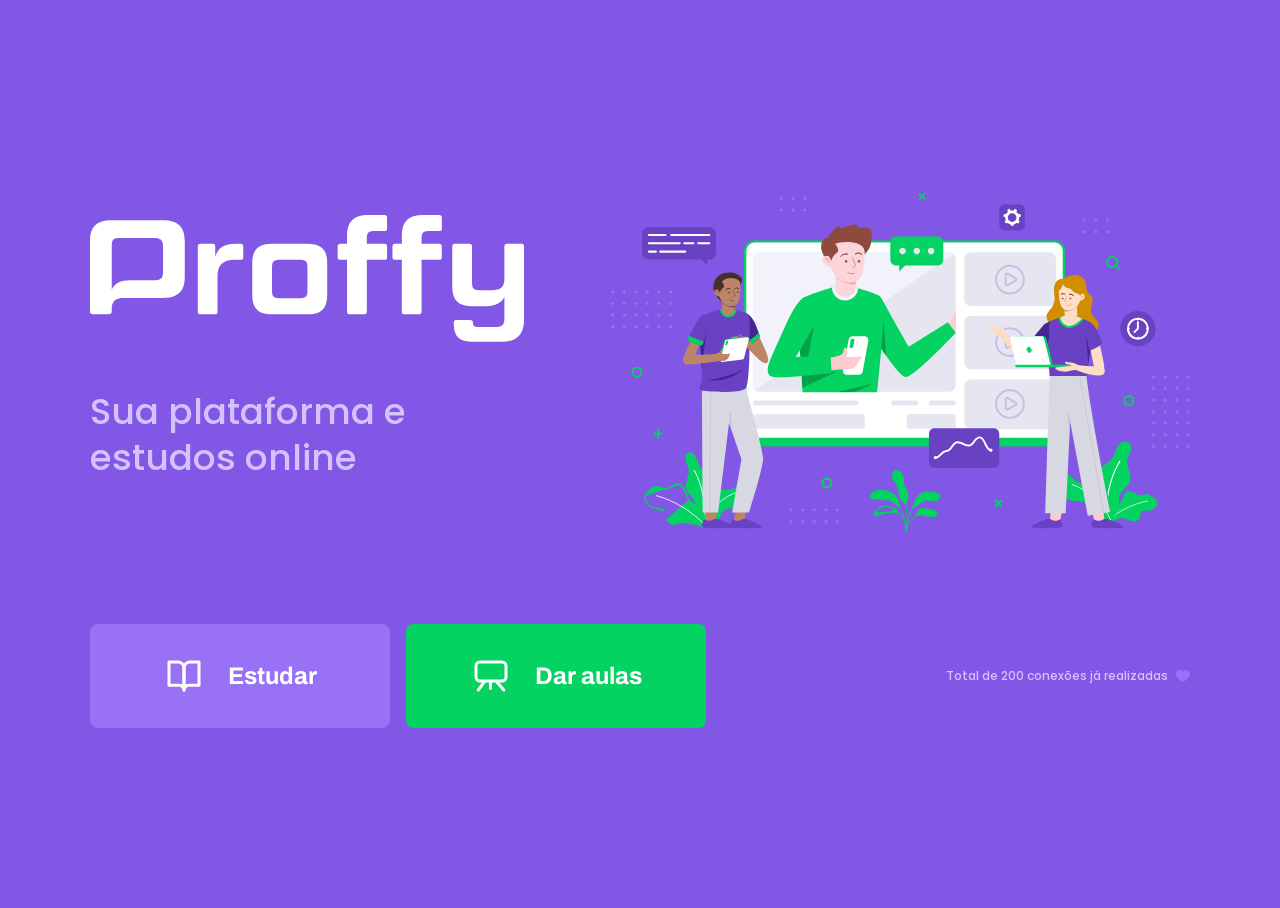
==== index.html @ 9ecef2c9 "Primeira Versão" ====
<!DOCTYPE html>
<!--lang é um atributo-->
<html lang="en">

<head>
    <meta charset="UTF-8">
    <meta name="viewport" content="width=device-width, initial-scale=1.0">
    <title>Proffy | Sua plataforma de estudos online</title>
    <link rel="stylesheet" href="./css/main.css">
    <link rel="stylesheet" href="./partials/page-landing.css">

    <link
        href="https://fonts.googleapis.com/css2?family=Archivo:wght@400;700&amp;family=Poppins:wght@400;600&amp;display=swap"
        rel="stylesheet">
</head>

<body id="page-landing">
    <div id="container">
        <div class="logo-container">
            <img src="./img/logo.svg" alt="Proffy">
            <h2>Sua plataforma e estudos online</h2>
        </div>
        <img class="hero-image" src="./img/landing.svg" alt="Plataforma de Estudos">
    
                <div class="buttons-container">
                    <a class="study" href="/study">
                        <img src="./img/icons/study.svg" alt="Estudar">
                        Estudar
                    </a>

                    <a class="give-classes" href="/give-classes">
                        <img src="./img/icons/give-classes.svg" alt="Dar aulas">
                        Dar aulas
                    </a>

                </div>
        <p class="total-connections">
            Total de 200 conexões já realizadas
            <img src="./img/icons/purple-heart.svg" alt="coração roxo">
        </p>
    </div>
    

</body>

</html>
---- css/main.css ----
/*CSS -Cascading Style Sheets*/
:root {
    --color-background: #F0F0F7;
    --color-primary-lighter: #9871F5;
    --color-primary-light: #916BEA;
    --color-primary: #8257E5;
    --color-primary-dark: #774DD6;
    --color-primary-darker: #6842c2;
    --color-secondary: #04D361;
    --color-secondary-dark: #04BF58;
    --color-title-in-primary: #FFFFFF;
    --color-text-in-primary: #D4C2FF;
    --color-text-title: #32264D;
    --color-text-complement: #9C98A6;
    --color-text-base: #6A6180;
    --color-line-in-white: #E6E6F0;
    --color-input-background: #F8F8FC;
    --color-button-text: #FFFFFF;
    --color-box-base: #FFFFFF;
    --color-box-footer: #FAFAFC;
    --color-small-info: #C1BCCC;
    font-size: 60%; /* controle das medidas rem */
}
}
*{
    margin: 0;
    padding: 0;
     box-sizing: border-box; 
} 
html,body{
    height: 100vh;
}

body{
   
    background: var(--color-background);
    display:flex;
    align-items: center;
    justify-content: center;
}
body,
input,
button,
textarea{
    font-weight: 500;
    font-family: Poppins;
    font-size:1.6rem;
    /* font: 500 1.6rem Poppins; */
    color: var(--color-text-base);
}
#container{
    width: 90vw;
    max-width: 700px;
    /* border: 1px solid red; */
}
@media(min-width: 700px){
    :root{
        font-size: 62.5%;
    }
}


/* h1,span,a{
    width: 105px;

} */

/* #container{
    width: 100px;
    border: 1px solid red;
    padding-left: 50px;
} */
/* #container{
    /* box model */
    /* border: 1px solid red; */
    /* padding: 10px 40px 100px; */
    /* padding-top: 10px ; */
    /* padding-left:20px ; */
    /* padding-right: 40px; */
    /* padding-bottom: 30px; */
    /* padding: 40px;
    margin: 60px;
    width: 300px;
    height: 300px; */
/* }  */
---- partials/page-landing.css ----
#page-landing {
  background: var(--color-primary);
}
#page-landing #container {
  color: var(--color-text-in-primary);
}
.logo-container img {
  height: 10rem;
  margin-bottom: 3.2rem;
}
.logo-container {
  text-align: center;
}
.logo-container h2 {
  font-weight: 500;
  font-size: 3.6rem;
  line-height: 4.6rem;
  margin-top: 0.8rem;
}
.hero-image {
  width: 100%;
}
.buttons-container {
  display: flex;
  justify-content: center;
  margin: 3.2rem 0;
}
.buttons-container a {
  width: 30rem;
  height: 10.4rem;
  border-radius: 0.8rem;
  margin-right: 1.6rem;
  font: 700 2.4rem Archivo;
  display: flex;
  align-items: center;
  justify-content: center;
  text-decoration: none;
  transition: background 0.2s;
  color: var(--color-button-text);
}
.buttons-container a.study {
  background: var(--color-primary-lighter);
}
.buttons-container a.study:hover {
  background: var(--color-primary-lighter);
}

.buttons-container a.give-classes:hover {
  background: var(--color-secondary-dark);
}

.buttons-container a.give-classes {
  background: var(--color-secondary);
  margin-right: 0;
}
.buttons-container a img {
  width: 4rem;
  margin-right: 2.4rem;
}
.total-connections {
  font-size: 1.8rem;
  display: flex;
  align-items: center;
  justify-content: center;
}
.total-connections img {
  margin-left: 0.8rem;
}
@media (max-width: 699px) {
  :root {
    font-size: 40%;
  }
}

@media (min-width: 1100px) {
  #page-landing #container {
    max-width: 1100px;
    display: grid;
    grid-template-columns: 2fr 1fr 2fr;
    grid-template-rows: 350px 1fr;
    grid-template-areas:
      "proffy image image"
      "button button texting";
   column-gap: 87px;
   row-gap: 86px;
  }

  .logo-container {
    grid-area: proffy;
    text-align: initial;
    align-self: center;
    margin: 0;
  }
  .logo-container img {
    height: 127px;
  }

  .hero-image {
    grid-area: image;
    height: 350px;
  }
  .buttons-container {
    grid-area: button;
    justify-content: flex-start;
    margin: 0;
  }

  .total-connections {
    grid-area: texting;
    justify-self: end;
    font-size: 1.2rem;
  }
}
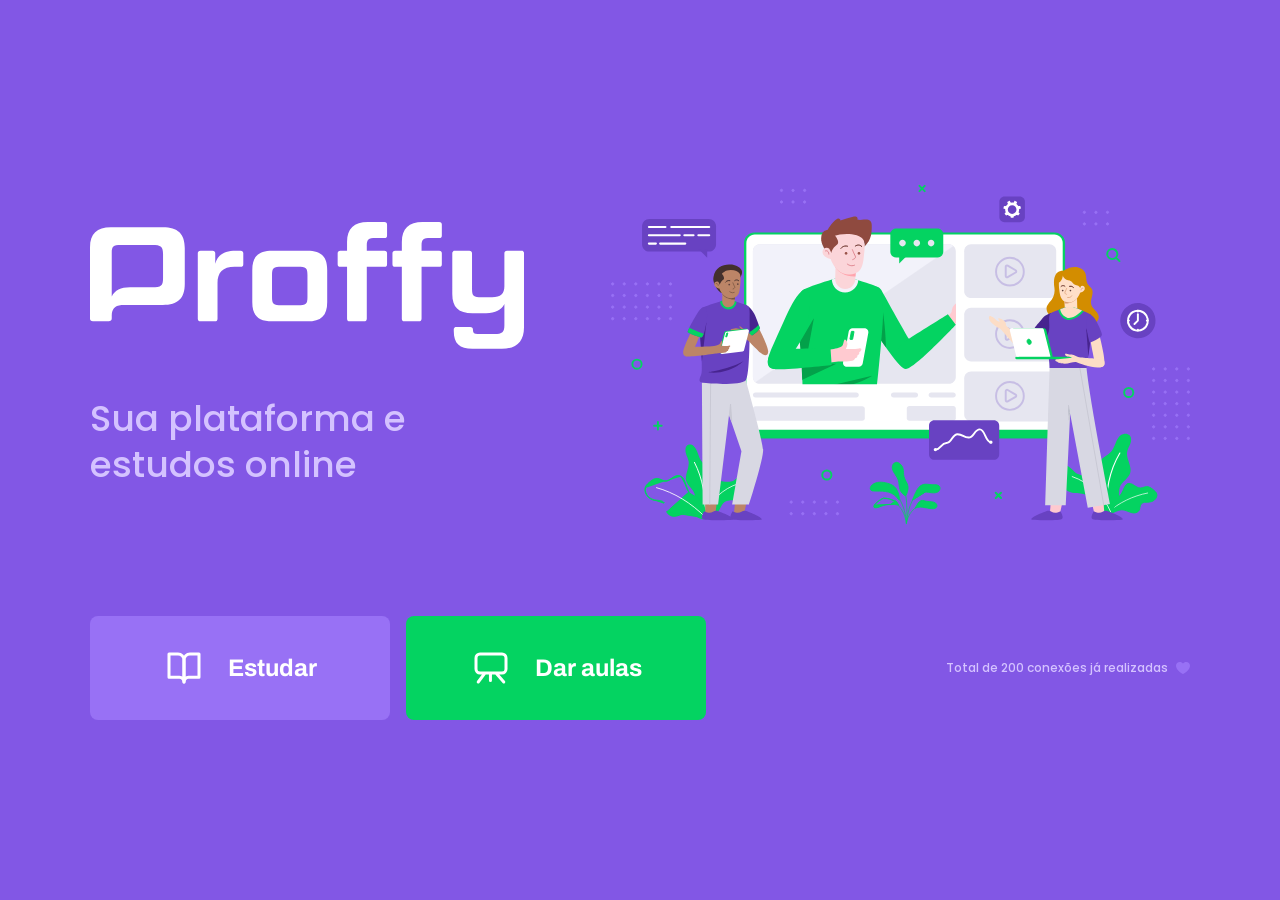
==== commit 8eb2e54f: "Projeto versão 2" ====
--- a/index.html
+++ b/index.html
@@ -5,7 +5,10 @@
 <head>
     <meta charset="UTF-8">
     <meta name="viewport" content="width=device-width, initial-scale=1.0">
+    <meta name="theme-color" content="#8257E5">
+
     <title>Proffy | Sua plataforma de estudos online</title>
+    <link rel="shortcut icon" href="./img/favicon.png" type="image/png">
     <link rel="stylesheet" href="./css/main.css">
     <link rel="stylesheet" href="./partials/page-landing.css">
 
@@ -23,12 +26,13 @@
         <img class="hero-image" src="./img/landing.svg" alt="Plataforma de Estudos">
     
                 <div class="buttons-container">
-                    <a class="study" href="/study">
+                    <a class="study" href="study.html">
                         <img src="./img/icons/study.svg" alt="Estudar">
                         Estudar
+                        
                     </a>
 
-                    <a class="give-classes" href="/give-classes">
+                    <a class="give-classes" href="./give-classes.html">
                         <img src="./img/icons/give-classes.svg" alt="Dar aulas">
                         Dar aulas
                     </a>
--- a/css/main.css
+++ b/css/main.css
@@ -21,7 +21,7 @@
     --color-small-info: #C1BCCC;
     font-size: 60%; /* controle das medidas rem */
 }
-}
+
 *{
     margin: 0;
     padding: 0;
